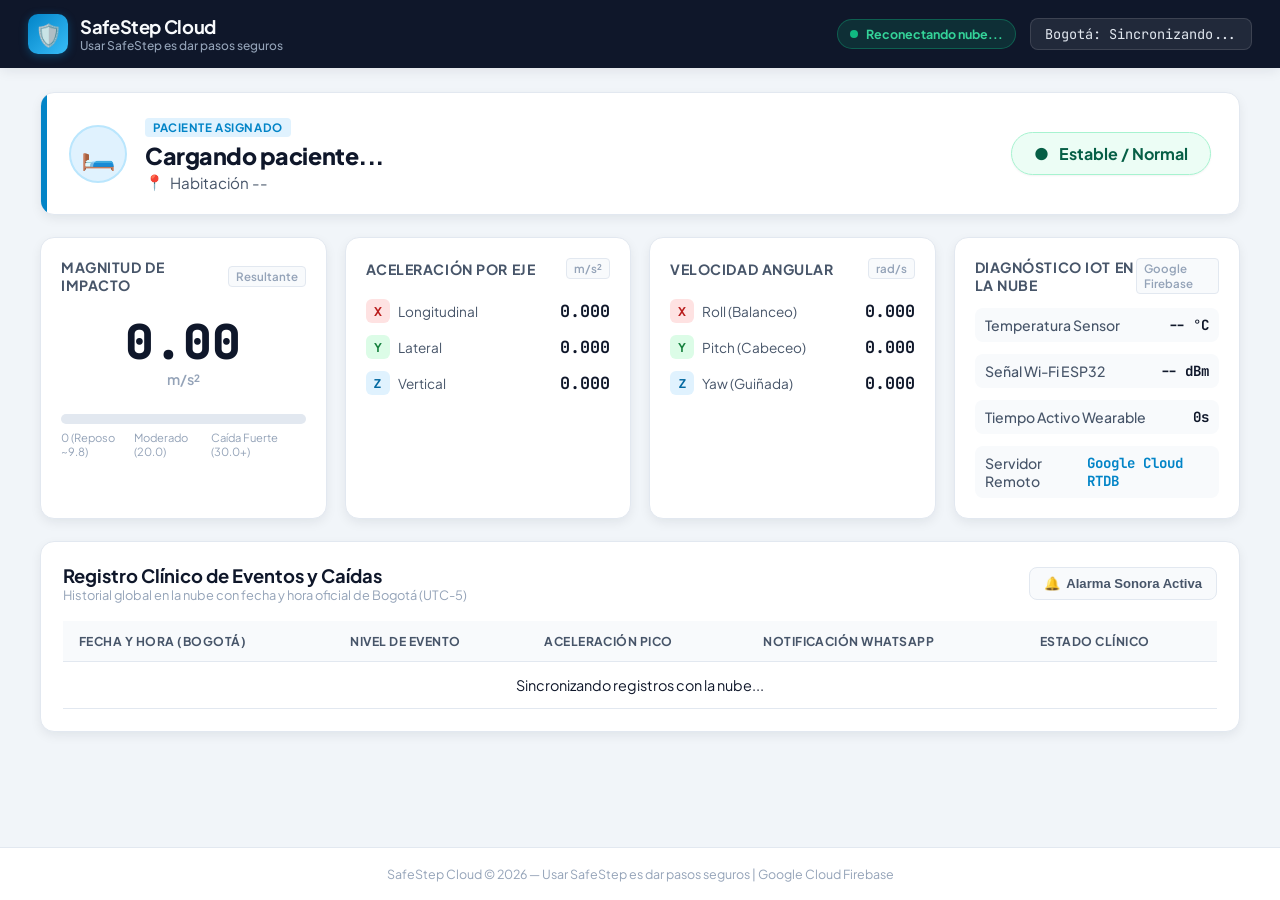
==== web_cloud/index.html @ b3b72957 "feat: inicializar proyecto SafeStep con telemetría MPU6050, Firebase Cloud y alertas WhatsApp" ====
<!doctype html>
<html lang="es">
<head>
<meta charset="utf-8">
<meta name="viewport" content="width=device-width, initial-scale=1">
<title>SafeStep Cloud | Centro de Monitoreo Global</title>
<link rel="preconnect" href="https://fonts.googleapis.com">
<link rel="preconnect" href="https://fonts.gstatic.com" crossorigin>
<link href="https://fonts.googleapis.com/css2?family=Plus+Jakarta+Sans:wght@400;500;600;700;800&family=JetBrains+Mono:wght@500;700&display=swap" rel="stylesheet">
<link rel="stylesheet" href="styles.css">
</head>
<body>

<header class="navbar">
  <div class="brand-group">
    <div class="brand-icon">🛡️</div>
    <div class="brand-text">
      <h1>SafeStep Cloud</h1>
      <p>Usar SafeStep es dar pasos seguros</p>
    </div>
  </div>
  <div class="navbar-meta">
    <div class="cloud-status-badge" id="cloudStatus">
      <span class="pulse-cloud"></span>
      <span id="cloudStatusText">Conectado a Firebase</span>
    </div>
    <div class="clock-widget">
      <span id="navBogotaTime">Bogotá: Sincronizando...</span>
    </div>
  </div>
</header>

<main class="main-wrapper">

  <!-- FICHA DEL PACIENTE -->
  <section class="patient-card">
    <div class="patient-profile">
      <div class="patient-avatar">🛏️</div>
      <div class="patient-details">
        <span class="tag">Paciente Asignado</span>
        <div id="patientName" class="patient-name">Cargando paciente...</div>
        <div class="patient-room">
          📍 <span id="patientRoom">Habitación --</span>
        </div>
      </div>
    </div>
    <div class="patient-status-box">
      <div id="statusPill" class="status-pill status-estable">
        <span id="statusIcon">●</span>
        <span id="statusText">Estable / Normal</span>
      </div>
    </div>
  </section>

  <!-- CUADRO DE TELEMETRÍA -->
  <section class="dashboard-grid">
    <!-- MAGNITUD VECTORIAL -->
    <div class="card">
      <div class="card-header">
        <span class="card-title">Magnitud de Impacto</span>
        <span class="badge-unit">Resultante</span>
      </div>
      <div class="metric-hero">
        <div id="magVal" class="metric-value-huge">0.00</div>
        <div class="metric-unit">m/s²</div>
      </div>
      <div class="impact-bar-track">
        <div id="magBar" class="impact-bar-fill"></div>
      </div>
      <div style="display:flex; justify-content:space-between; font-size:0.7rem; color:var(--text-muted); margin-top:6px;">
        <span>0 (Reposo ~9.8)</span>
        <span>Moderado (20.0)</span>
        <span>Caída Fuerte (30.0+)</span>
      </div>
    </div>

    <!-- ACELERACIÓN TRIAXIAL -->
    <div class="card">
      <div class="card-header">
        <span class="card-title">Aceleración por Eje</span>
        <span class="badge-unit">m/s²</span>
      </div>
      <div class="axis-list">
        <div class="axis-row">
          <div style="display:flex; align-items:center; gap:8px;">
            <div class="axis-tag axis-tag-x">X</div>
            <span style="font-size:0.85rem; color:var(--text-secondary);">Longitudinal</span>
          </div>
          <span id="ax" class="axis-val">0.000</span>
        </div>
        <div class="axis-row">
          <div style="display:flex; align-items:center; gap:8px;">
            <div class="axis-tag axis-tag-y">Y</div>
            <span style="font-size:0.85rem; color:var(--text-secondary);">Lateral</span>
          </div>
          <span id="ay" class="axis-val">0.000</span>
        </div>
        <div class="axis-row">
          <div style="display:flex; align-items:center; gap:8px;">
            <div class="axis-tag axis-tag-z">Z</div>
            <span style="font-size:0.85rem; color:var(--text-secondary);">Vertical</span>
          </div>
          <span id="az" class="axis-val">0.000</span>
        </div>
      </div>
    </div>

    <!-- GIROSCOPIO -->
    <div class="card">
      <div class="card-header">
        <span class="card-title">Velocidad Angular</span>
        <span class="badge-unit">rad/s</span>
      </div>
      <div class="axis-list">
        <div class="axis-row">
          <div style="display:flex; align-items:center; gap:8px;">
            <div class="axis-tag axis-tag-x">X</div>
            <span style="font-size:0.85rem; color:var(--text-secondary);">Roll (Balanceo)</span>
          </div>
          <span id="gx" class="axis-val">0.000</span>
        </div>
        <div class="axis-row">
          <div style="display:flex; align-items:center; gap:8px;">
            <div class="axis-tag axis-tag-y">Y</div>
            <span style="font-size:0.85rem; color:var(--text-secondary);">Pitch (Cabeceo)</span>
          </div>
          <span id="gy" class="axis-val">0.000</span>
        </div>
        <div class="axis-row">
          <div style="display:flex; align-items:center; gap:8px;">
            <div class="axis-tag axis-tag-z">Z</div>
            <span style="font-size:0.85rem; color:var(--text-secondary);">Yaw (Guiñada)</span>
          </div>
          <span id="gz" class="axis-val">0.000</span>
        </div>
      </div>
    </div>

    <!-- SISTEMA Y DIAGNÓSTICO CLOUD -->
    <div class="card">
      <div class="card-header">
        <span class="card-title">Diagnóstico IoT en la Nube</span>
        <span class="badge-unit">Google Firebase</span>
      </div>
      <div class="diagnostics-list">
        <div class="diag-row">
          <span class="diag-label">Temperatura Sensor</span>
          <span class="diag-val"><span id="temp">--</span> °C</span>
        </div>
        <div class="diag-row">
          <span class="diag-label">Señal Wi-Fi ESP32</span>
          <span class="diag-val"><span id="rssi">--</span> dBm</span>
        </div>
        <div class="diag-row">
          <span class="diag-label">Tiempo Activo Wearable</span>
          <span class="diag-val" id="uptime">0s</span>
        </div>
        <div class="diag-row">
          <span class="diag-label">Servidor Remoto</span>
          <span class="diag-val" style="color:#0284c7;">Google Cloud RTDB</span>
        </div>
      </div>
    </div>
  </section>

  <!-- TABLA DE HISTORIAL Y EVENTOS BOGOTÁ -->
  <section class="history-card">
    <div class="history-header">
      <div class="history-title-group">
        <h2>Registro Clínico de Eventos y Caídas</h2>
        <p>Historial global en la nube con fecha y hora oficial de Bogotá (UTC-5)</p>
      </div>
      <button id="btnSoundToggle" class="btn-sound" onclick="toggleAudio()">
        <span id="soundIcon">🔔</span>
        <span id="soundLabel">Alarma Sonora Activa</span>
      </button>
    </div>

    <div class="table-responsive">
      <table class="events-table">
        <thead>
          <tr>
            <th>Fecha y Hora (Bogotá)</th>
            <th>Nivel de Evento</th>
            <th>Aceleración Pico</th>
            <th>Notificación WhatsApp</th>
            <th>Estado Clínico</th>
          </tr>
        </thead>
        <tbody id="alertsBody">
          <tr>
            <td colspan="5" class="empty-state">Sincronizando registros con la nube...</td>
          </tr>
        </tbody>
      </table>
    </div>
  </section>

</main>

<!-- POP-UP MODAL DE ALERTA DE CAÍDA FUERTE -->
<div id="fallModal" class="modal-overlay">
  <div class="modal-card">
    <div class="modal-badge">🚨 EMERGENCIA CLÍNICA SAFESTEP</div>
    <h2 class="modal-title">¡CAÍDA FUERTE DETECTADA!</h2>
    <p class="modal-subtitle">Se ha registrado un impacto severo en el sensor que requiere verificación médica presencial.</p>
    
    <div class="modal-info-grid">
      <div class="modal-info-item">
        <span class="m-label">Paciente</span>
        <span class="m-val" id="modalPatient">Belen Hortiz</span>
      </div>
      <div class="modal-info-item">
        <span class="m-label">Habitación</span>
        <span class="m-val" id="modalRoom">Habitación 305</span>
      </div>
      <div class="modal-info-item">
        <span class="m-label">Impacto Registrado</span>
        <span class="m-val highlight" id="modalImpact">-- m/s²</span>
      </div>
      <div class="modal-info-item">
        <span class="m-label">Hora Bogotá</span>
        <span class="m-val" id="modalTime">--:--:--</span>
      </div>
    </div>

    <div class="modal-alert-action">
      ⚠️ <strong>ACCIÓN INMEDIATA:</strong> Personal asistencial debe acudir de urgencia al cuarto para valorar y asistir a la paciente.
    </div>

    <button class="btn-dismiss" onclick="dismissFallAlert()">
      <span>✓ Atender y Silenciar Alarma</span>
    </button>
  </div>
</div>

<footer>
  SafeStep Cloud &copy; 2026 — Usar SafeStep es dar pasos seguros | Google Cloud Firebase
</footer>

<script src="app.js"></script>
</body>
</html>
---- web_cloud/styles.css ----
:root {
  --bg-main: #f1f5f9;
  --surface: #ffffff;
  --surface-subtle: #f8fafc;
  --border: #e2e8f0;
  --text-primary: #0f172a;
  --text-secondary: #475569;
  --text-muted: #94a3b8;
  --primary: #0284c7;
  --primary-dark: #0369a1;
  --primary-light: #e0f2fe;
  --success: #10b981;
  --success-bg: #ecfdf5;
  --warning: #f59e0b;
  --warning-bg: #fffbeb;
  --orange: #f97316;
  --orange-bg: #fff7ed;
  --danger: #ef4444;
  --danger-bg: #fef2f2;
  --shadow-sm: 0 1px 2px 0 rgba(0, 0, 0, 0.05);
  --shadow: 0 4px 12px -1px rgba(15, 23, 42, 0.08);
  --shadow-lg: 0 12px 24px -4px rgba(15, 23, 42, 0.12);
  --radius: 14px;
}

* { box-sizing: border-box; margin: 0; padding: 0; }

body {
  font-family: 'Plus Jakarta Sans', -apple-system, BlinkMacSystemFont, sans-serif;
  background-color: var(--bg-main);
  color: var(--text-primary);
  min-height: 100vh;
  display: flex;
  flex-direction: column;
}

/* NAVBAR SUPERIOR */
.navbar {
  background: #0f172a;
  color: #ffffff;
  padding: 14px 28px;
  display: flex;
  align-items: center;
  justify-content: space-between;
  box-shadow: var(--shadow);
  flex-wrap: wrap;
  gap: 14px;
}
.brand-group {
  display: flex;
  align-items: center;
  gap: 12px;
}
.brand-icon {
  width: 40px;
  height: 40px;
  background: linear-gradient(135deg, #0284c7, #38bdf8);
  border-radius: 10px;
  display: flex;
  align-items: center;
  justify-content: center;
  font-size: 22px;
  box-shadow: 0 2px 8px rgba(2, 132, 199, 0.4);
}
.brand-text h1 {
  font-size: 1.15rem;
  font-weight: 700;
  letter-spacing: -0.02em;
  color: #f8fafc;
}
.brand-text p {
  font-size: 0.75rem;
  color: #94a3b8;
  font-weight: 500;
}
.navbar-meta {
  display: flex;
  align-items: center;
  gap: 14px;
}
.cloud-status-badge {
  background: rgba(16, 185, 129, 0.15);
  border: 1px solid rgba(16, 185, 129, 0.35);
  color: #34d399;
  padding: 6px 12px;
  border-radius: 20px;
  font-size: 0.78rem;
  font-weight: 700;
  display: flex;
  align-items: center;
  gap: 8px;
}
.pulse-cloud {
  width: 8px;
  height: 8px;
  background: #10b981;
  border-radius: 50%;
  animation: pulse-green 2s infinite;
}
.clock-widget {
  background: rgba(255, 255, 255, 0.08);
  border: 1px solid rgba(255, 255, 255, 0.12);
  padding: 6px 14px;
  border-radius: 8px;
  font-family: 'JetBrains Mono', monospace;
  font-size: 0.85rem;
  color: #e2e8f0;
}
@keyframes pulse-green {
  0% { transform: scale(0.95); box-shadow: 0 0 0 0 rgba(16, 185, 129, 0.7); }
  70% { transform: scale(1); box-shadow: 0 0 0 8px rgba(16, 185, 129, 0); }
  100% { transform: scale(0.95); box-shadow: 0 0 0 0 rgba(16, 185, 129, 0); }
}

/* CONTENEDOR PRINCIPAL */
.main-wrapper {
  max-width: 1240px;
  width: 100%;
  margin: 0 auto;
  padding: 24px 20px;
  display: flex;
  flex-direction: column;
  gap: 22px;
  flex: 1;
}

/* BANNER FICHA DEL PACIENTE */
.patient-card {
  background: var(--surface);
  border: 1px solid var(--border);
  border-radius: var(--radius);
  padding: 22px 28px;
  display: flex;
  align-items: center;
  justify-content: space-between;
  flex-wrap: wrap;
  gap: 20px;
  box-shadow: var(--shadow);
  position: relative;
  overflow: hidden;
}
.patient-card::before {
  content: '';
  position: absolute;
  left: 0;
  top: 0;
  bottom: 0;
  width: 6px;
  background: var(--primary);
  border-radius: var(--radius) 0 0 var(--radius);
}
.patient-profile {
  display: flex;
  align-items: center;
  gap: 18px;
}
.patient-avatar {
  width: 58px;
  height: 58px;
  background: var(--primary-light);
  color: var(--primary);
  border-radius: 50%;
  display: flex;
  align-items: center;
  justify-content: center;
  font-size: 28px;
  border: 2px solid #bae6fd;
}
.patient-details .tag {
  font-size: 0.72rem;
  font-weight: 700;
  text-transform: uppercase;
  letter-spacing: 0.05em;
  color: var(--primary);
  background: var(--primary-light);
  padding: 2px 8px;
  border-radius: 4px;
  display: inline-block;
  margin-bottom: 4px;
}
.patient-name {
  font-size: 1.45rem;
  font-weight: 800;
  color: var(--text-primary);
  letter-spacing: -0.02em;
}
.patient-room {
  font-size: 0.95rem;
  color: var(--text-secondary);
  display: flex;
  align-items: center;
  gap: 6px;
  margin-top: 2px;
}
.patient-status-box {
  display: flex;
  align-items: center;
  gap: 16px;
}
.status-pill {
  padding: 10px 22px;
  border-radius: 30px;
  font-weight: 700;
  font-size: 1rem;
  display: flex;
  align-items: center;
  gap: 10px;
  box-shadow: var(--shadow-sm);
  transition: all 0.3s ease;
}
.status-estable {
  background: var(--success-bg);
  color: #065f46;
  border: 1.5px solid #a7f3d0;
}
.status-moderado {
  background: var(--orange-bg);
  color: #9a3412;
  border: 1.5px solid #fed7aa;
}
.status-fuerte {
  background: var(--danger-bg);
  color: #991b1b;
  border: 1.5px solid #fecaca;
  animation: pulse-red 1s infinite;
}
@keyframes pulse-red {
  0% { transform: scale(1); box-shadow: 0 0 0 0 rgba(239, 68, 68, 0.7); }
  50% { transform: scale(1.03); box-shadow: 0 0 0 10px rgba(239, 68, 68, 0); }
  100% { transform: scale(1); box-shadow: 0 0 0 0 rgba(239, 68, 68, 0); }
}

/* GRID TELEMETRÍA */
.dashboard-grid {
  display: grid;
  grid-template-columns: repeat(auto-fit, minmax(280px, 1fr));
  gap: 18px;
}
.card {
  background: var(--surface);
  border: 1px solid var(--border);
  border-radius: var(--radius);
  padding: 20px;
  box-shadow: var(--shadow);
  display: flex;
  flex-direction: column;
}
.card-header {
  display: flex;
  align-items: center;
  justify-content: space-between;
  margin-bottom: 14px;
}
.card-title {
  font-size: 0.88rem;
  font-weight: 700;
  text-transform: uppercase;
  letter-spacing: 0.04em;
  color: var(--text-secondary);
}
.badge-unit {
  font-size: 0.72rem;
  font-weight: 600;
  color: var(--text-muted);
  background: var(--surface-subtle);
  padding: 2px 7px;
  border-radius: 4px;
  border: 1px solid var(--border);
}

/* MAGNITUD GRANDE */
.metric-hero {
  display: flex;
  flex-direction: column;
  align-items: center;
  justify-content: center;
  padding: 10px 0;
}
.metric-value-huge {
  font-size: 3rem;
  font-weight: 800;
  font-family: 'JetBrains Mono', monospace;
  color: var(--text-primary);
  line-height: 1;
}
.metric-unit {
  font-size: 0.9rem;
  font-weight: 600;
  color: var(--text-muted);
  margin-top: 4px;
}
.impact-bar-track {
  width: 100%;
  height: 10px;
  background: #e2e8f0;
  border-radius: 5px;
  overflow: hidden;
  margin-top: 16px;
  position: relative;
}
.impact-bar-fill {
  height: 100%;
  width: 0%;
  background: linear-gradient(90deg, #10b981, #f59e0b, #ef4444);
  transition: width 0.25s ease-out;
}

/* BARRAS DE EJES */
.axis-list {
  display: flex;
  flex-direction: column;
  gap: 12px;
  margin-top: 6px;
}
.axis-row {
  display: flex;
  align-items: center;
  justify-content: space-between;
  gap: 10px;
}
.axis-tag {
  width: 24px;
  height: 24px;
  border-radius: 6px;
  font-weight: 700;
  font-size: 0.75rem;
  display: flex;
  align-items: center;
  justify-content: center;
}
.axis-tag-x { background: #fee2e2; color: #b91c1c; }
.axis-tag-y { background: #dcfce7; color: #15803d; }
.axis-tag-z { background: #e0f2fe; color: #0369a1; }
.axis-val {
  font-family: 'JetBrains Mono', monospace;
  font-size: 1.05rem;
  font-weight: 700;
  color: var(--text-primary);
  min-width: 80px;
  text-align: right;
}

/* METADATOS Y DIAGNÓSTICO */
.diagnostics-list {
  display: flex;
  flex-direction: column;
  gap: 12px;
}
.diag-row {
  display: flex;
  align-items: center;
  justify-content: space-between;
  padding: 8px 10px;
  background: var(--surface-subtle);
  border-radius: 8px;
  font-size: 0.88rem;
}
.diag-label {
  color: var(--text-secondary);
  font-weight: 500;
}
.diag-val {
  font-family: 'JetBrains Mono', monospace;
  font-weight: 700;
  color: var(--text-primary);
}

/* HISTORIAL DE ALERTAS / TABLA CLÍNICA */
.history-card {
  background: var(--surface);
  border: 1px solid var(--border);
  border-radius: var(--radius);
  padding: 22px;
  box-shadow: var(--shadow);
}
.history-header {
  display: flex;
  align-items: center;
  justify-content: space-between;
  margin-bottom: 18px;
  flex-wrap: wrap;
  gap: 12px;
}
.history-title-group h2 {
  font-size: 1.15rem;
  font-weight: 700;
  color: var(--text-primary);
}
.history-title-group p {
  font-size: 0.8rem;
  color: var(--text-muted);
}
.btn-sound {
  background: var(--surface-subtle);
  border: 1px solid var(--border);
  padding: 8px 14px;
  border-radius: 8px;
  font-size: 0.82rem;
  font-weight: 600;
  color: var(--text-secondary);
  cursor: pointer;
  display: flex;
  align-items: center;
  gap: 6px;
  transition: all 0.2s;
}
.btn-sound:hover {
  background: #e2e8f0;
}

.table-responsive {
  width: 100%;
  overflow-x: auto;
}
.events-table {
  width: 100%;
  border-collapse: collapse;
  text-align: left;
  font-size: 0.88rem;
}
.events-table th {
  background: var(--surface-subtle);
  color: var(--text-secondary);
  padding: 12px 16px;
  font-weight: 700;
  font-size: 0.76rem;
  text-transform: uppercase;
  letter-spacing: 0.04em;
  border-bottom: 1.5px solid var(--border);
}
.events-table td {
  padding: 14px 16px;
  border-bottom: 1px solid var(--border);
  color: var(--text-primary);
  vertical-align: middle;
}
.events-table tr:hover td {
  background-color: #f8fafc;
}
.badge-level {
  padding: 4px 10px;
  border-radius: 20px;
  font-weight: 700;
  font-size: 0.75rem;
  display: inline-block;
  text-transform: uppercase;
}
.badge-fuerte { background: #fee2e2; color: #b91c1c; border: 1px solid #fca5a5; }
.badge-moderado { background: #ffedd5; color: #c2410c; border: 1px solid #fdba74; }
.badge-estable { background: #dcfce7; color: #15803d; border: 1px solid #86efac; }

.badge-wa {
  display: inline-flex;
  align-items: center;
  gap: 4px;
  font-size: 0.75rem;
  font-weight: 600;
  padding: 3px 8px;
  border-radius: 4px;
  background: #ecfdf5;
  color: #047857;
  border: 1px solid #a7f3d0;
}
.badge-wa-err {
  background: #fef2f2;
  color: #b91c1c;
  border: 1px solid #fecaca;
}

.empty-state {
  text-align: center;
  padding: 36px 12px;
  color: var(--text-muted);
  font-size: 0.9rem;
}

/* FOOTER */
footer {
  text-align: center;
  padding: 18px;
  color: var(--text-muted);
  font-size: 0.78rem;
  border-top: 1px solid var(--border);
  background: var(--surface);
  margin-top: auto;
}

/* MODAL DE EMERGENCIA / POP-UP DE CAÍDA FUERTE */
.modal-overlay {
  position: fixed;
  inset: 0;
  background: rgba(15, 23, 42, 0.82);
  backdrop-filter: blur(8px);
  z-index: 10000;
  display: none;
  align-items: center;
  justify-content: center;
  padding: 20px;
  animation: modalFadeIn 0.25s ease-out;
}
@keyframes modalFadeIn {
  from { opacity: 0; transform: scale(0.95); }
  to { opacity: 1; transform: scale(1); }
}
.modal-card {
  background: #ffffff;
  border-radius: 20px;
  max-width: 520px;
  width: 100%;
  padding: 32px 28px;
  box-shadow: 0 0 50px rgba(239, 68, 68, 0.55);
  border: 3px solid #ef4444;
  text-align: center;
  animation: modalGlow 1.2s infinite alternate;
}
@keyframes modalGlow {
  0% { box-shadow: 0 0 25px rgba(239, 68, 68, 0.4); }
  100% { box-shadow: 0 0 55px rgba(239, 68, 68, 0.75); }
}
.modal-badge {
  display: inline-block;
  background: #fee2e2;
  color: #b91c1c;
  border: 1.5px solid #fca5a5;
  font-size: 0.8rem;
  font-weight: 800;
  letter-spacing: 0.08em;
  padding: 6px 14px;
  border-radius: 20px;
  text-transform: uppercase;
  margin-bottom: 12px;
}
.modal-title {
  font-size: 1.65rem;
  font-weight: 800;
  color: #991b1b;
  margin-bottom: 6px;
  letter-spacing: -0.02em;
}
.modal-subtitle {
  font-size: 0.92rem;
  color: var(--text-secondary);
  margin-bottom: 20px;
}
.modal-info-grid {
  display: grid;
  grid-template-columns: 1fr 1fr;
  gap: 12px;
  background: #f8fafc;
  border: 1px solid var(--border);
  border-radius: 12px;
  padding: 16px;
  margin-bottom: 20px;
  text-align: left;
}
.modal-info-item .m-label {
  display: block;
  font-size: 0.72rem;
  font-weight: 700;
  text-transform: uppercase;
  color: var(--text-muted);
  letter-spacing: 0.04em;
}
.modal-info-item .m-val {
  font-size: 1.05rem;
  font-weight: 700;
  color: var(--text-primary);
  margin-top: 2px;
}
.modal-info-item .highlight {
  color: #b91c1c;
  font-family: 'JetBrains Mono', monospace;
  font-weight: 800;
}
.modal-alert-action {
  background: #fef2f2;
  border: 1.5px solid #fecaca;
  color: #991b1b;
  padding: 12px 16px;
  border-radius: 10px;
  font-size: 0.88rem;
  line-height: 1.4;
  margin-bottom: 24px;
  font-weight: 600;
}
.btn-dismiss {
  width: 100%;
  background: #ef4444;
  color: #ffffff;
  border: none;
  padding: 14px 22px;
  font-size: 1.05rem;
  font-weight: 700;
  border-radius: 12px;
  cursor: pointer;
  box-shadow: 0 4px 16px rgba(239, 68, 68, 0.4);
  transition: all 0.2s ease;
  display: flex;
  align-items: center;
  justify-content: center;
  gap: 8px;
}
.btn-dismiss:hover {
  background: #dc2626;
  transform: translateY(-1px);
}
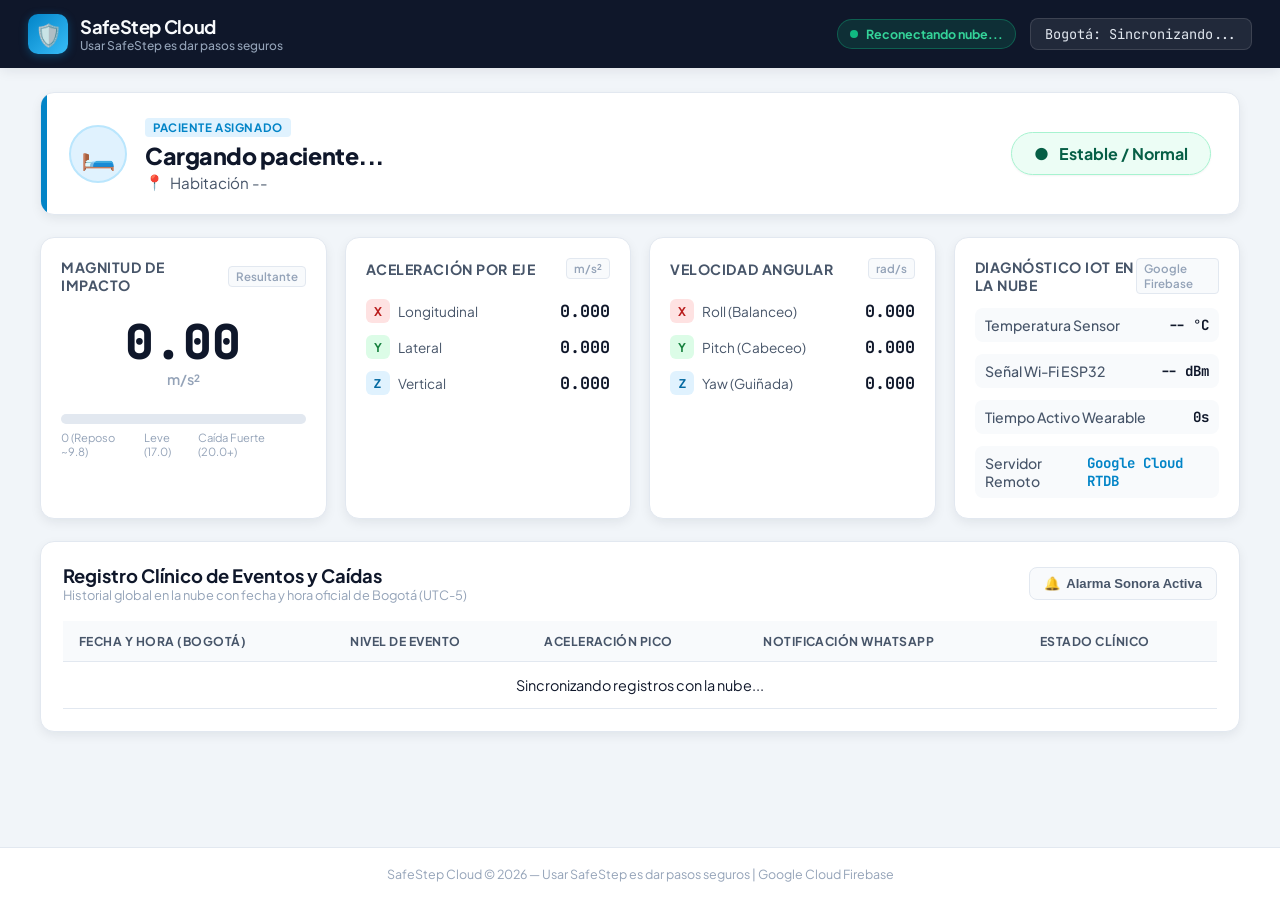
==== commit c536aa10: "Calibrate fall detection thresholds for bicep placement (17-20 m/s2 leve, >20 m/s2 fuerte)" ====
--- a/web_cloud/index.html
+++ b/web_cloud/index.html
@@ -69,8 +69,8 @@
       </div>
       <div style="display:flex; justify-content:space-between; font-size:0.7rem; color:var(--text-muted); margin-top:6px;">
         <span>0 (Reposo ~9.8)</span>
-        <span>Moderado (20.0)</span>
-        <span>Caída Fuerte (30.0+)</span>
+        <span>Leve (17.0)</span>
+        <span>Caída Fuerte (20.0+)</span>
       </div>
     </div>
 
